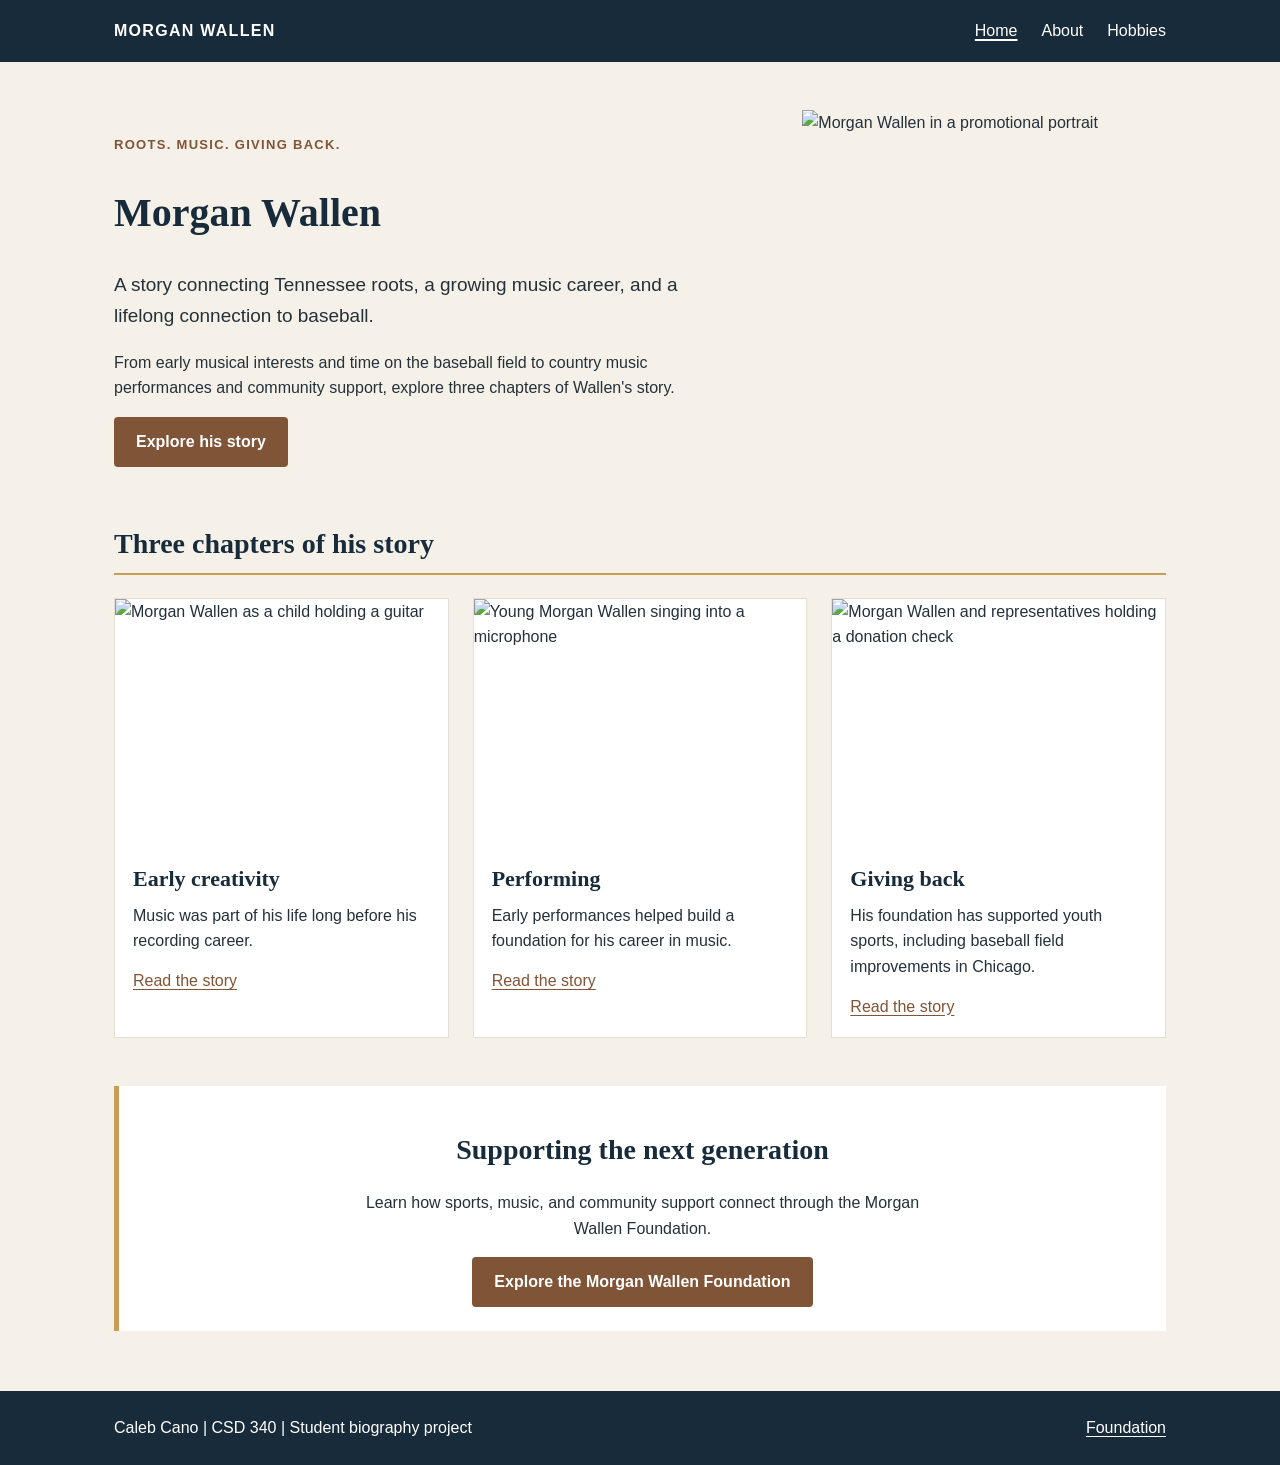
==== index.html @ d2530357 "Add files via upload" ====
<!DOCTYPE html>
<!-- Caleb Cano | October 18, 2026 | bioSite: Development -->
<html lang="en"><head><meta charset="UTF-8"><meta name="viewport" content="width=device-width, initial-scale=1"><meta name="description" content="Student biography project about Morgan Wallen, his Tennessee roots, music, and early interests."><title>Home | Morgan Wallen bioSite</title><link rel="stylesheet" href="site.css"></head><body>
<header class="site-header"><div class="header-inner"><a class="brand" href="index.html">MORGAN WALLEN</a><nav class="site-nav" aria-label="Main navigation"><a href="index.html" aria-current="page">Home</a><a href="about.html">About</a><a href="hobbies.html">Hobbies</a></nav></div></header>
<main class="container"><section class="hero section"><div><p class="eyebrow">Roots. Music. Giving back.</p><h1>Morgan Wallen</h1><p class="lead">A story connecting Tennessee roots, a growing music career, and a lifelong connection to baseball.</p><p>From early musical interests and time on the baseball field to country music performances and community support, explore three chapters of Wallen's story.</p><a class="button" href="about.html">Explore his story</a></div><figure class="photo portrait"><img src="images/portrait.png" alt="Morgan Wallen in a promotional portrait"></figure></section><section class="section"><h2 class="section-label">Three chapters of his story</h2><div class="cards"><article class="card"><figure class="photo "><img src="images/guitar.png" alt="Morgan Wallen as a child holding a guitar"></figure><div class="card-body"><h3>Early creativity</h3><p>Music was part of his life long before his recording career.</p><a href="hobbies.html">Read the story</a></div></article><article class="card"><figure class="photo "><img src="images/singing.png" alt="Young Morgan Wallen singing into a microphone"></figure><div class="card-body"><h3>Performing</h3><p>Early performances helped build a foundation for his career in music.</p><a href="about.html">Read the story</a></div></article><article class="card"><figure class="photo "><img src="images/giving-back.png" alt="Morgan Wallen and representatives holding a donation check"></figure><div class="card-body"><h3>Giving back</h3><p>His foundation has supported youth sports, including baseball field improvements in Chicago.</p><a href="about.html">Read the story</a></div></article></div></section><section class="section note center"><h2>Supporting the next generation</h2><p>Learn how sports, music, and community support connect through the Morgan Wallen Foundation.</p><a class="button" href="https://morganwallenfoundation.org/" target="_blank" rel="noopener noreferrer">Explore the Morgan Wallen Foundation</a></section></main>
<footer class="site-footer"><div class="footer-inner"><p>Caleb Cano | CSD 340 | Student biography project</p><p><a href="https://morganwallenfoundation.org/" target="_blank" rel="noopener noreferrer">Foundation</a></p></div></footer></body></html>
---- site.css ----
/* Caleb Cano | October 18, 2026 | bioSite: Development */
:root{--navy:#172B3A;--cream:#F6F1E8;--brown:#805436;--charcoal:#24313A;--gold:#C89D58}*{box-sizing:border-box}html{scroll-behavior:smooth}body{margin:0;background:var(--cream);color:var(--charcoal);font:16px/1.6 Arial,sans-serif}h1,h2,h3{font-family:Georgia,serif;line-height:1.2;color:var(--navy);font-weight:700}h1{font-size:40px}h2{font-size:28px}h3{font-size:22px}p{max-width:65ch}a{color:var(--brown);text-decoration:underline;text-underline-offset:3px}a:hover{color:var(--navy)}a:focus-visible{outline:3px solid var(--gold);outline-offset:4px}.site-header{background:var(--navy);color:white}.header-inner{max-width:1100px;margin:auto;padding:18px 24px;display:flex;justify-content:space-between;align-items:center;gap:20px}.brand{font-weight:700;letter-spacing:.08em;color:white;text-decoration:none}.site-nav{display:flex;gap:24px;flex-wrap:wrap}.site-nav a{color:white;text-decoration:none}.site-nav a:hover,.site-nav a[aria-current="page"]{text-decoration:underline;text-decoration-thickness:2px}.container{max-width:1100px;padding:0 24px;margin:0 auto}.section{margin:48px auto}.hero{display:grid;grid-template-columns:1.15fr .85fr;align-items:center;gap:36px}.eyebrow{font-weight:700;letter-spacing:.1em;text-transform:uppercase;color:var(--brown);font-size:13px}.lead{font-size:19px}.button{display:inline-block;padding:12px 22px;border-radius:4px;background:var(--brown);color:white;text-decoration:none;font-weight:700}.button:hover{background:var(--navy);color:white}.cards{display:grid;grid-template-columns:repeat(3,minmax(0,1fr));gap:24px}.card{background:#fff;border:1px solid #e4ddd2;overflow:hidden}.card-body{padding:18px}.card h3{margin:0 0 10px}.card p{margin:0 0 14px}.photo{margin:0}.photo img{display:block;width:100%;height:auto;object-fit:cover}.card .photo img{aspect-ratio:4/3}.photo figcaption{font-size:13px;line-height:1.45;color:#48515a;padding:9px 0}.card .photo figcaption{padding:10px 18px}.portrait{max-width:400px;margin:auto}.portrait img{aspect-ratio:4/5}.reading{max-width:68ch;margin:0 auto}.reading p{max-width:65ch}.page-heading{text-align:center}.page-heading p{margin:0 auto}.center{text-align:center}.center p{margin-left:auto;margin-right:auto}.note{padding:24px;border-left:5px solid var(--gold);background:#fff}.sources{font-size:14px}.sources li{margin-bottom:10px;overflow-wrap:anywhere}.site-footer{background:var(--navy);color:white;padding:24px;margin-top:60px}.footer-inner{max-width:1100px;margin:auto;padding:0 24px;display:flex;justify-content:space-between;gap:18px;flex-wrap:wrap}.site-footer p{margin:0}.site-footer a{color:white}.section-label{border-bottom:2px solid var(--gold);padding-bottom:12px}@media(max-width:700px){.header-inner{align-items:flex-start;flex-direction:column}.hero,.cards{grid-template-columns:1fr}.container{padding:0 24px}.section{margin:40px auto}h1{font-size:34px}h2{font-size:26px}.portrait{max-width:100%}}
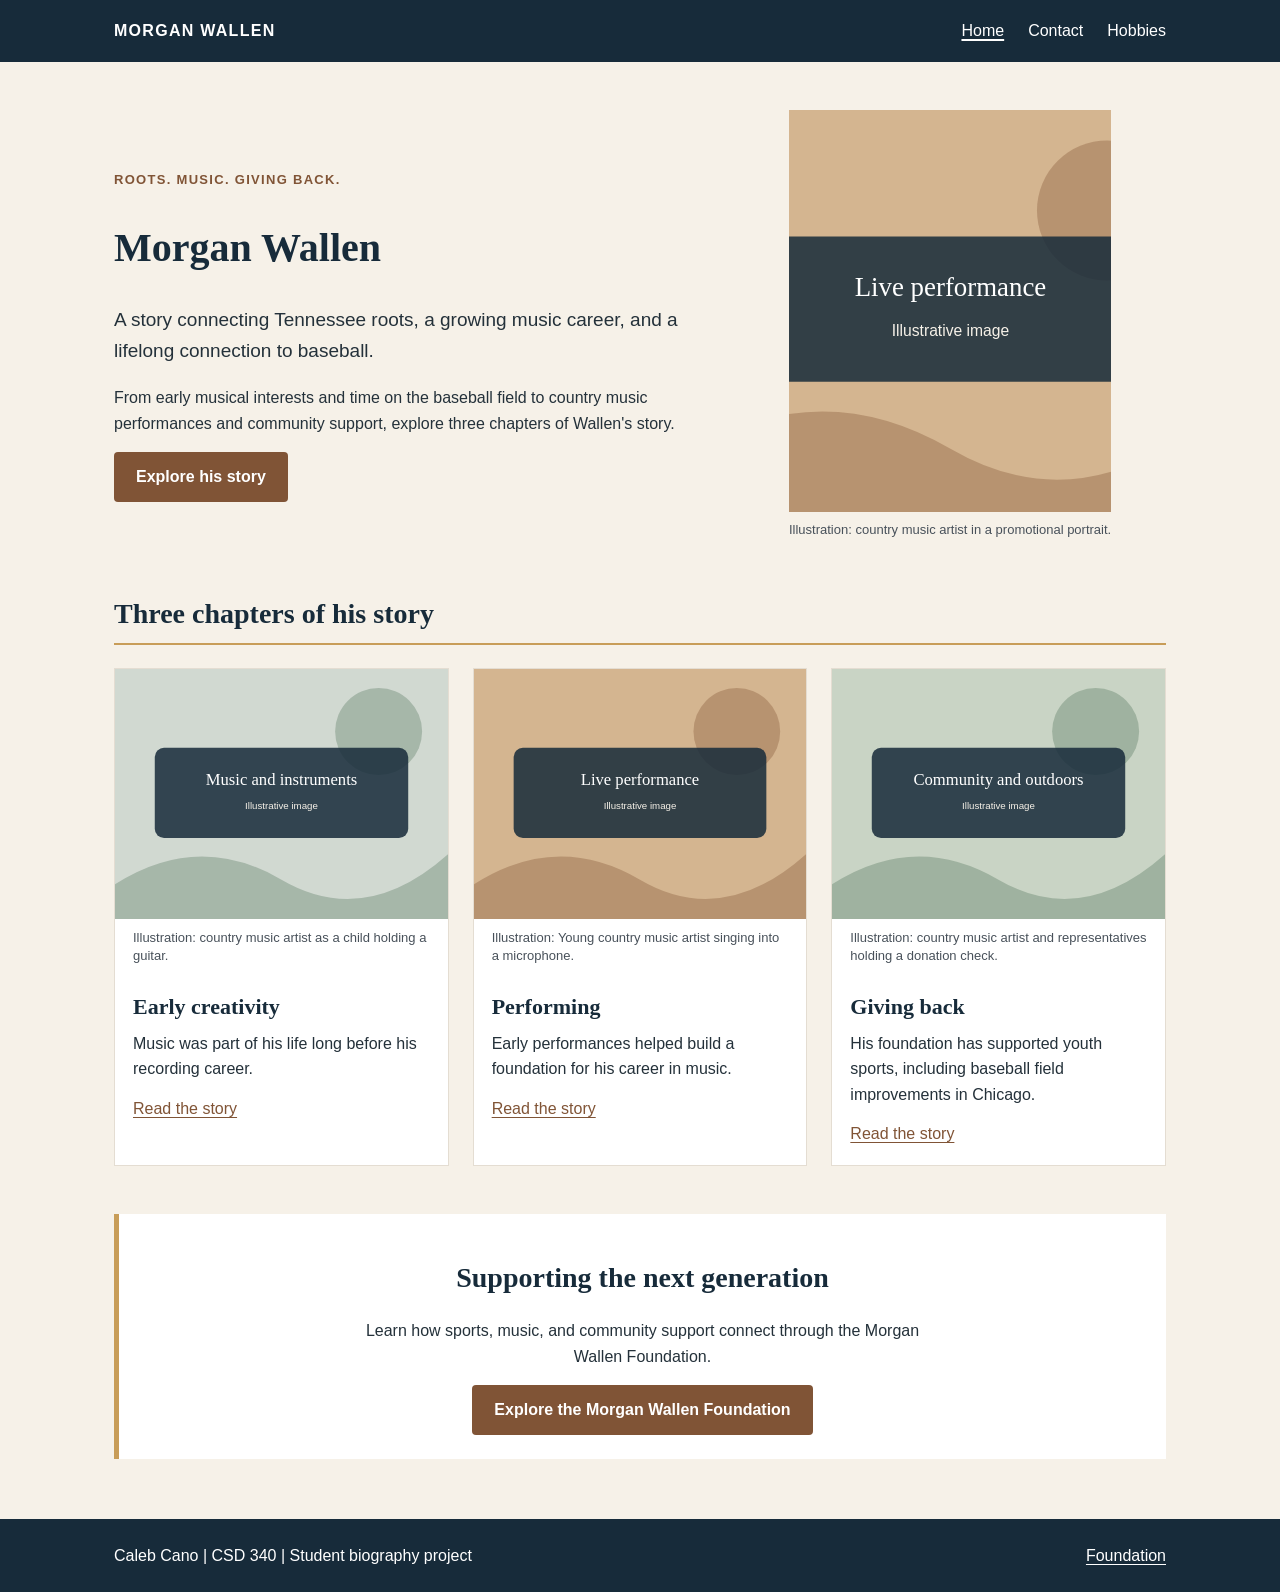
==== commit 4aa468c7: "Complete three-page bioSite layout and add working illustrative images" ====
--- a/index.html
+++ b/index.html
@@ -1,6 +1,6 @@
 <!DOCTYPE html>
 <!-- Caleb Cano | October 18, 2026 | bioSite: Development -->
 <html lang="en"><head><meta charset="UTF-8"><meta name="viewport" content="width=device-width, initial-scale=1"><meta name="description" content="Student biography project about Morgan Wallen, his Tennessee roots, music, and early interests."><title>Home | Morgan Wallen bioSite</title><link rel="stylesheet" href="site.css"></head><body>
-<header class="site-header"><div class="header-inner"><a class="brand" href="index.html">MORGAN WALLEN</a><nav class="site-nav" aria-label="Main navigation"><a href="index.html" aria-current="page">Home</a><a href="about.html">About</a><a href="hobbies.html">Hobbies</a></nav></div></header>
-<main class="container"><section class="hero section"><div><p class="eyebrow">Roots. Music. Giving back.</p><h1>Morgan Wallen</h1><p class="lead">A story connecting Tennessee roots, a growing music career, and a lifelong connection to baseball.</p><p>From early musical interests and time on the baseball field to country music performances and community support, explore three chapters of Wallen's story.</p><a class="button" href="about.html">Explore his story</a></div><figure class="photo portrait"><img src="images/portrait.png" alt="Morgan Wallen in a promotional portrait"></figure></section><section class="section"><h2 class="section-label">Three chapters of his story</h2><div class="cards"><article class="card"><figure class="photo "><img src="images/guitar.png" alt="Morgan Wallen as a child holding a guitar"></figure><div class="card-body"><h3>Early creativity</h3><p>Music was part of his life long before his recording career.</p><a href="hobbies.html">Read the story</a></div></article><article class="card"><figure class="photo "><img src="images/singing.png" alt="Young Morgan Wallen singing into a microphone"></figure><div class="card-body"><h3>Performing</h3><p>Early performances helped build a foundation for his career in music.</p><a href="about.html">Read the story</a></div></article><article class="card"><figure class="photo "><img src="images/giving-back.png" alt="Morgan Wallen and representatives holding a donation check"></figure><div class="card-body"><h3>Giving back</h3><p>His foundation has supported youth sports, including baseball field improvements in Chicago.</p><a href="about.html">Read the story</a></div></article></div></section><section class="section note center"><h2>Supporting the next generation</h2><p>Learn how sports, music, and community support connect through the Morgan Wallen Foundation.</p><a class="button" href="https://morganwallenfoundation.org/" target="_blank" rel="noopener noreferrer">Explore the Morgan Wallen Foundation</a></section></main>
+<header class="site-header"><div class="header-inner"><a class="brand" href="index.html">MORGAN WALLEN</a><nav class="site-nav" aria-label="Main navigation"><a href="index.html" aria-current="page">Home</a><a href="contact.html">Contact</a><a href="hobbies.html">Hobbies</a></nav></div></header>
+<main class="container"><section class="hero section"><div><p class="eyebrow">Roots. Music. Giving back.</p><h1>Morgan Wallen</h1><p class="lead">A story connecting Tennessee roots, a growing music career, and a lifelong connection to baseball.</p><p>From early musical interests and time on the baseball field to country music performances and community support, explore three chapters of Wallen's story.</p><a class="button" href="hobbies.html">Explore his story</a></div><figure class="photo portrait"><img src="images/stage.svg" alt="Morgan Wallen in a promotional portrait"><figcaption>Illustration: country music artist in a promotional portrait.</figcaption></figure></section><section class="section"><h2 class="section-label">Three chapters of his story</h2><div class="cards"><article class="card"><figure class="photo "><img src="images/music.svg" alt="Morgan Wallen as a child holding a guitar"><figcaption>Illustration: country music artist as a child holding a guitar.</figcaption></figure><div class="card-body"><h3>Early creativity</h3><p>Music was part of his life long before his recording career.</p><a href="hobbies.html">Read the story</a></div></article><article class="card"><figure class="photo "><img src="images/stage.svg" alt="Young Morgan Wallen singing into a microphone"><figcaption>Illustration: Young country music artist singing into a microphone.</figcaption></figure><div class="card-body"><h3>Performing</h3><p>Early performances helped build a foundation for his career in music.</p><a href="about.html">Read the story</a></div></article><article class="card"><figure class="photo "><img src="images/outdoors.svg" alt="Morgan Wallen and representatives holding a donation check"><figcaption>Illustration: country music artist and representatives holding a donation check.</figcaption></figure><div class="card-body"><h3>Giving back</h3><p>His foundation has supported youth sports, including baseball field improvements in Chicago.</p><a href="about.html">Read the story</a></div></article></div></section><section class="section note center"><h2>Supporting the next generation</h2><p>Learn how sports, music, and community support connect through the Morgan Wallen Foundation.</p><a class="button" href="https://morganwallenfoundation.org/" target="_blank" rel="noopener noreferrer">Explore the Morgan Wallen Foundation</a></section></main>
 <footer class="site-footer"><div class="footer-inner"><p>Caleb Cano | CSD 340 | Student biography project</p><p><a href="https://morganwallenfoundation.org/" target="_blank" rel="noopener noreferrer">Foundation</a></p></div></footer></body></html>
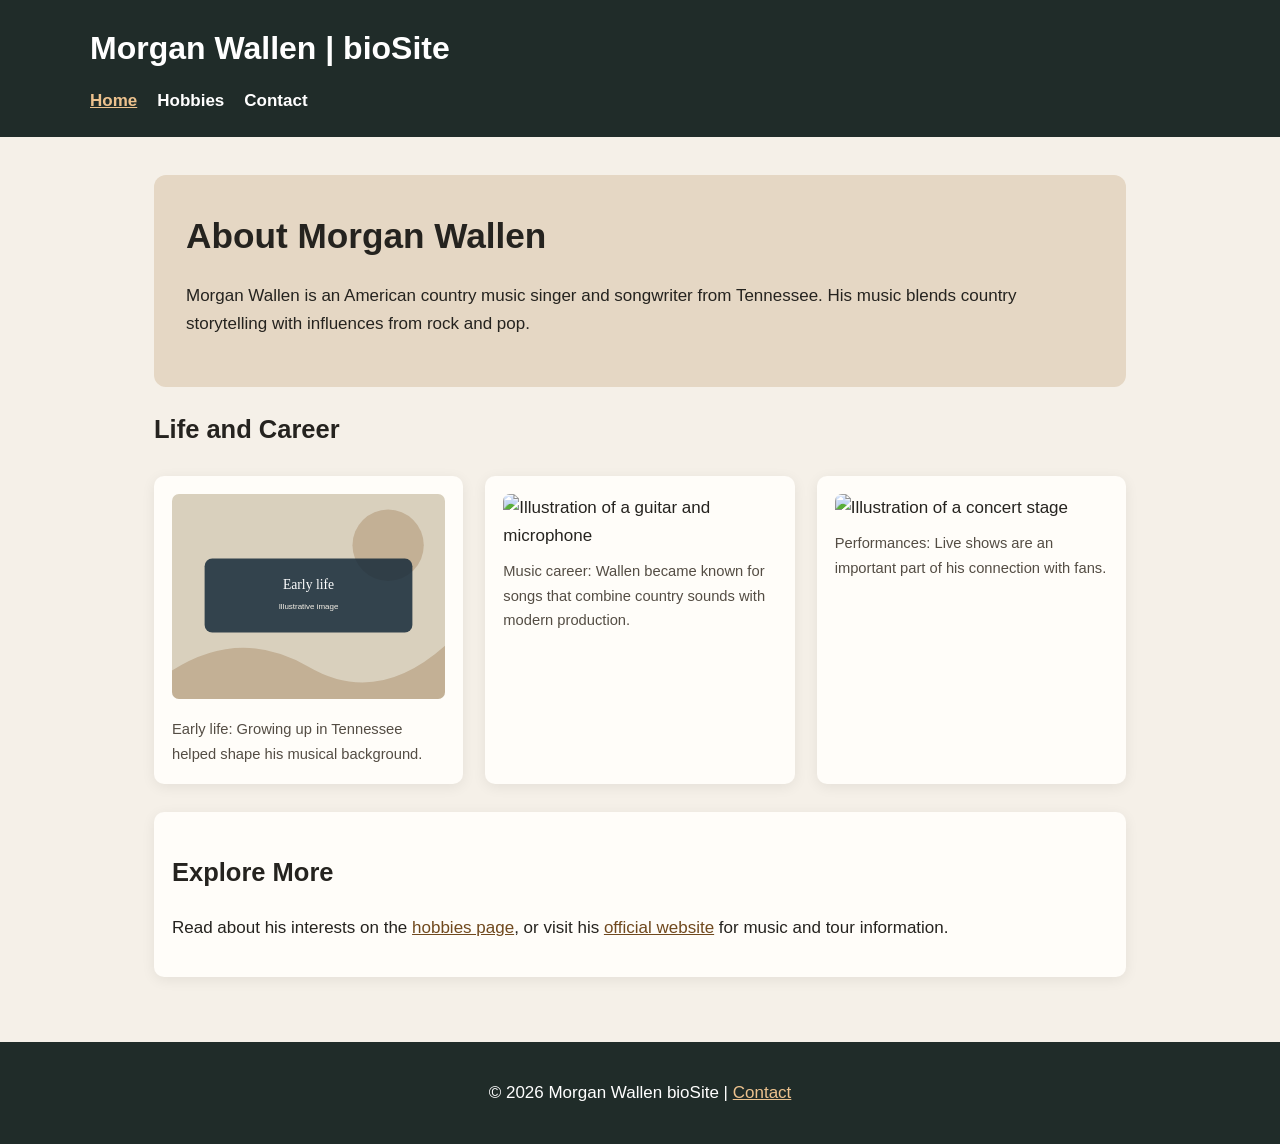
==== commit 640e40f4: "Add files via upload" ====
--- a/index.html
+++ b/index.html
@@ -1,6 +1 @@
-<!DOCTYPE html>
-<!-- Caleb Cano | October 18, 2026 | bioSite: Development -->
-<html lang="en"><head><meta charset="UTF-8"><meta name="viewport" content="width=device-width, initial-scale=1"><meta name="description" content="Student biography project about Morgan Wallen, his Tennessee roots, music, and early interests."><title>Home | Morgan Wallen bioSite</title><link rel="stylesheet" href="site.css"></head><body>
-<header class="site-header"><div class="header-inner"><a class="brand" href="index.html">MORGAN WALLEN</a><nav class="site-nav" aria-label="Main navigation"><a href="index.html" aria-current="page">Home</a><a href="contact.html">Contact</a><a href="hobbies.html">Hobbies</a></nav></div></header>
-<main class="container"><section class="hero section"><div><p class="eyebrow">Roots. Music. Giving back.</p><h1>Morgan Wallen</h1><p class="lead">A story connecting Tennessee roots, a growing music career, and a lifelong connection to baseball.</p><p>From early musical interests and time on the baseball field to country music performances and community support, explore three chapters of Wallen's story.</p><a class="button" href="hobbies.html">Explore his story</a></div><figure class="photo portrait"><img src="images/stage.svg" alt="Morgan Wallen in a promotional portrait"><figcaption>Illustration: country music artist in a promotional portrait.</figcaption></figure></section><section class="section"><h2 class="section-label">Three chapters of his story</h2><div class="cards"><article class="card"><figure class="photo "><img src="images/music.svg" alt="Morgan Wallen as a child holding a guitar"><figcaption>Illustration: country music artist as a child holding a guitar.</figcaption></figure><div class="card-body"><h3>Early creativity</h3><p>Music was part of his life long before his recording career.</p><a href="hobbies.html">Read the story</a></div></article><article class="card"><figure class="photo "><img src="images/stage.svg" alt="Young Morgan Wallen singing into a microphone"><figcaption>Illustration: Young country music artist singing into a microphone.</figcaption></figure><div class="card-body"><h3>Performing</h3><p>Early performances helped build a foundation for his career in music.</p><a href="about.html">Read the story</a></div></article><article class="card"><figure class="photo "><img src="images/outdoors.svg" alt="Morgan Wallen and representatives holding a donation check"><figcaption>Illustration: country music artist and representatives holding a donation check.</figcaption></figure><div class="card-body"><h3>Giving back</h3><p>His foundation has supported youth sports, including baseball field improvements in Chicago.</p><a href="about.html">Read the story</a></div></article></div></section><section class="section note center"><h2>Supporting the next generation</h2><p>Learn how sports, music, and community support connect through the Morgan Wallen Foundation.</p><a class="button" href="https://morganwallenfoundation.org/" target="_blank" rel="noopener noreferrer">Explore the Morgan Wallen Foundation</a></section></main>
-<footer class="site-footer"><div class="footer-inner"><p>Caleb Cano | CSD 340 | Student biography project</p><p><a href="https://morganwallenfoundation.org/" target="_blank" rel="noopener noreferrer">Foundation</a></p></div></footer></body></html>+<!doctype html><html lang="en"><head><meta charset="utf-8"><meta name="viewport" content="width=device-width, initial-scale=1"><title>Morgan Wallen | Home</title><link rel="stylesheet" href="site.css"></head><body><header><h1>Morgan Wallen | bioSite</h1><nav aria-label="Main navigation"><a href="index.html" aria-current="page">Home</a><a href="hobbies.html">Hobbies</a><a href="contact.html">Contact</a></nav></header><main><section class="hero"><h2>About Morgan Wallen</h2><p>Morgan Wallen is an American country music singer and songwriter from Tennessee. His music blends country storytelling with influences from rock and pop.</p></section><section aria-labelledby="journey"><h2 id="journey">Life and Career</h2><div class="grid"><figure><img src="images/early-life.svg" alt="Illustration of Tennessee hills and a guitar"><figcaption>Early life: Growing up in Tennessee helped shape his musical background.</figcaption></figure><figure><img src="images/guitar.png" alt="Illustration of a guitar and microphone"><figcaption>Music career: Wallen became known for songs that combine country sounds with modern production.</figcaption></figure><figure><img src="images/portrait.png" alt="Illustration of a concert stage"><figcaption>Performances: Live shows are an important part of his connection with fans.</figcaption></figure></div></section><section class="panel" style="margin-top:28px"><h2>Explore More</h2><p>Read about his interests on the <a href="hobbies.html">hobbies page</a>, or visit his <a href="https://morganwallen.com/" target="_blank" rel="noopener noreferrer">official website</a> for music and tour information.</p></section></main><footer><p>&copy; 2026 Morgan Wallen bioSite | <a href="contact.html">Contact</a></p></footer></body></html>
--- a/site.css
+++ b/site.css
@@ -1,2 +1 @@
-/* Caleb Cano | October 18, 2026 | bioSite: Development */
-:root{--navy:#172B3A;--cream:#F6F1E8;--brown:#805436;--charcoal:#24313A;--gold:#C89D58}*{box-sizing:border-box}html{scroll-behavior:smooth}body{margin:0;background:var(--cream);color:var(--charcoal);font:16px/1.6 Arial,sans-serif}h1,h2,h3{font-family:Georgia,serif;line-height:1.2;color:var(--navy);font-weight:700}h1{font-size:40px}h2{font-size:28px}h3{font-size:22px}p{max-width:65ch}a{color:var(--brown);text-decoration:underline;text-underline-offset:3px}a:hover{color:var(--navy)}a:focus-visible{outline:3px solid var(--gold);outline-offset:4px}.site-header{background:var(--navy);color:white}.header-inner{max-width:1100px;margin:auto;padding:18px 24px;display:flex;justify-content:space-between;align-items:center;gap:20px}.brand{font-weight:700;letter-spacing:.08em;color:white;text-decoration:none}.site-nav{display:flex;gap:24px;flex-wrap:wrap}.site-nav a{color:white;text-decoration:none}.site-nav a:hover,.site-nav a[aria-current="page"]{text-decoration:underline;text-decoration-thickness:2px}.container{max-width:1100px;padding:0 24px;margin:0 auto}.section{margin:48px auto}.hero{display:grid;grid-template-columns:1.15fr .85fr;align-items:center;gap:36px}.eyebrow{font-weight:700;letter-spacing:.1em;text-transform:uppercase;color:var(--brown);font-size:13px}.lead{font-size:19px}.button{display:inline-block;padding:12px 22px;border-radius:4px;background:var(--brown);color:white;text-decoration:none;font-weight:700}.button:hover{background:var(--navy);color:white}.cards{display:grid;grid-template-columns:repeat(3,minmax(0,1fr));gap:24px}.card{background:#fff;border:1px solid #e4ddd2;overflow:hidden}.card-body{padding:18px}.card h3{margin:0 0 10px}.card p{margin:0 0 14px}.photo{margin:0}.photo img{display:block;width:100%;height:auto;object-fit:cover}.card .photo img{aspect-ratio:4/3}.photo figcaption{font-size:13px;line-height:1.45;color:#48515a;padding:9px 0}.card .photo figcaption{padding:10px 18px}.portrait{max-width:400px;margin:auto}.portrait img{aspect-ratio:4/5}.reading{max-width:68ch;margin:0 auto}.reading p{max-width:65ch}.page-heading{text-align:center}.page-heading p{margin:0 auto}.center{text-align:center}.center p{margin-left:auto;margin-right:auto}.note{padding:24px;border-left:5px solid var(--gold);background:#fff}.sources{font-size:14px}.sources li{margin-bottom:10px;overflow-wrap:anywhere}.site-footer{background:var(--navy);color:white;padding:24px;margin-top:60px}.footer-inner{max-width:1100px;margin:auto;padding:0 24px;display:flex;justify-content:space-between;gap:18px;flex-wrap:wrap}.site-footer p{margin:0}.site-footer a{color:white}.section-label{border-bottom:2px solid var(--gold);padding-bottom:12px}@media(max-width:700px){.header-inner{align-items:flex-start;flex-direction:column}.hero,.cards{grid-template-columns:1fr}.container{padding:0 24px}.section{margin:40px auto}h1{font-size:34px}h2{font-size:26px}.portrait{max-width:100%}}
+:root{--bg:#f5f0e8;--ink:#25231f;--accent:#79522d;--dark:#202c29;--card:#fffdf9}*{box-sizing:border-box}body{margin:0;background:var(--bg);color:var(--ink);font:17px/1.65 Arial,sans-serif}header{background:var(--dark);color:white;padding:22px max(5%,calc((100% - 1100px)/2))}header h1{margin:0;font-size:2rem}nav{display:flex;gap:20px;flex-wrap:wrap;margin-top:12px}nav a{color:white;text-decoration:none;font-weight:bold}nav a:hover,nav a[aria-current=page]{color:#edc28e;text-decoration:underline}main{max-width:1100px;margin:auto;padding:38px 5% 65px}.hero{background:#e5d7c4;padding:32px;border-radius:12px}.hero h2{font-size:2.2rem;margin:0}.grid{display:grid;grid-template-columns:repeat(auto-fit,minmax(240px,1fr));gap:22px;margin-top:26px}figure,.panel{background:var(--card);margin:0;padding:18px;border-radius:10px;box-shadow:0 3px 14px #00000012}figure img{width:100%;aspect-ratio:4/3;object-fit:cover;border-radius:7px}figcaption{font-size:.92rem;color:#544d44;margin-top:9px}a{color:#70491e}footer{background:var(--dark);color:white;text-align:center;padding:20px}footer a{color:#edc28e}label{display:block;font-weight:bold;margin-top:14px}input,textarea{display:block;width:100%;padding:11px;border:1px solid #9e978c;border-radius:6px;font:inherit}button{margin-top:16px;background:var(--dark);color:white;border:0;border-radius:6px;padding:12px 24px;cursor:pointer}@media(max-width:600px){header h1{font-size:1.6rem}.hero h2{font-size:1.7rem}}
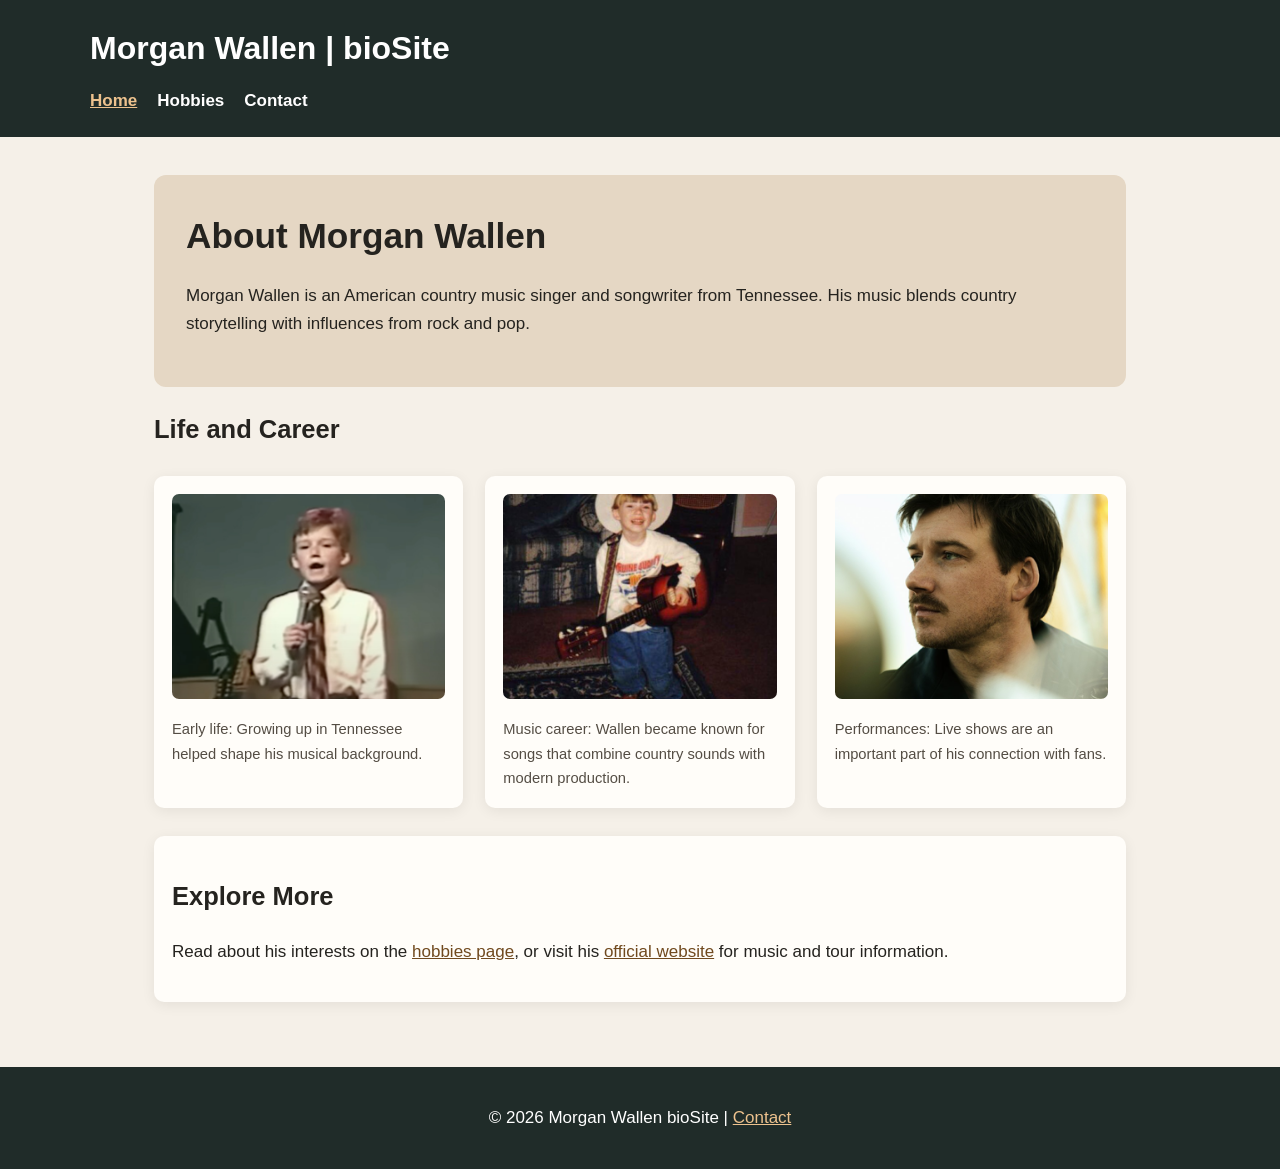
==== commit 4a057c14: "Update index.html" ====
--- a/index.html
+++ b/index.html
@@ -1 +1 @@
-<!doctype html><html lang="en"><head><meta charset="utf-8"><meta name="viewport" content="width=device-width, initial-scale=1"><title>Morgan Wallen | Home</title><link rel="stylesheet" href="site.css"></head><body><header><h1>Morgan Wallen | bioSite</h1><nav aria-label="Main navigation"><a href="index.html" aria-current="page">Home</a><a href="hobbies.html">Hobbies</a><a href="contact.html">Contact</a></nav></header><main><section class="hero"><h2>About Morgan Wallen</h2><p>Morgan Wallen is an American country music singer and songwriter from Tennessee. His music blends country storytelling with influences from rock and pop.</p></section><section aria-labelledby="journey"><h2 id="journey">Life and Career</h2><div class="grid"><figure><img src="images/early-life.svg" alt="Illustration of Tennessee hills and a guitar"><figcaption>Early life: Growing up in Tennessee helped shape his musical background.</figcaption></figure><figure><img src="images/guitar.png" alt="Illustration of a guitar and microphone"><figcaption>Music career: Wallen became known for songs that combine country sounds with modern production.</figcaption></figure><figure><img src="images/portrait.png" alt="Illustration of a concert stage"><figcaption>Performances: Live shows are an important part of his connection with fans.</figcaption></figure></div></section><section class="panel" style="margin-top:28px"><h2>Explore More</h2><p>Read about his interests on the <a href="hobbies.html">hobbies page</a>, or visit his <a href="https://morganwallen.com/" target="_blank" rel="noopener noreferrer">official website</a> for music and tour information.</p></section></main><footer><p>&copy; 2026 Morgan Wallen bioSite | <a href="contact.html">Contact</a></p></footer></body></html>
+<!doctype html><html lang="en"><head><meta charset="utf-8"><meta name="viewport" content="width=device-width, initial-scale=1"><title>Morgan Wallen | Home</title><link rel="stylesheet" href="site.css"></head><body><header><h1>Morgan Wallen | bioSite</h1><nav aria-label="Main navigation"><a href="index.html" aria-current="page">Home</a><a href="hobbies.html">Hobbies</a><a href="contact.html">Contact</a></nav></header><main><section class="hero"><h2>About Morgan Wallen</h2><p>Morgan Wallen is an American country music singer and songwriter from Tennessee. His music blends country storytelling with influences from rock and pop.</p></section><section aria-labelledby="journey"><h2 id="journey">Life and Career</h2><div class="grid"><figure><img src="images/singing.png" alt="Illustration of Tennessee hills and a guitar"><figcaption>Early life: Growing up in Tennessee helped shape his musical background.</figcaption></figure><figure><img src="images/guitar.png" alt="Illustration of a guitar and microphone"><figcaption>Music career: Wallen became known for songs that combine country sounds with modern production.</figcaption></figure><figure><img src="images/portrait.png" alt="Illustration of a concert stage"><figcaption>Performances: Live shows are an important part of his connection with fans.</figcaption></figure></div></section><section class="panel" style="margin-top:28px"><h2>Explore More</h2><p>Read about his interests on the <a href="hobbies.html">hobbies page</a>, or visit his <a href="https://morganwallen.com/" target="_blank" rel="noopener noreferrer">official website</a> for music and tour information.</p></section></main><footer><p>&copy; 2026 Morgan Wallen bioSite | <a href="contact.html">Contact</a></p></footer></body></html>
